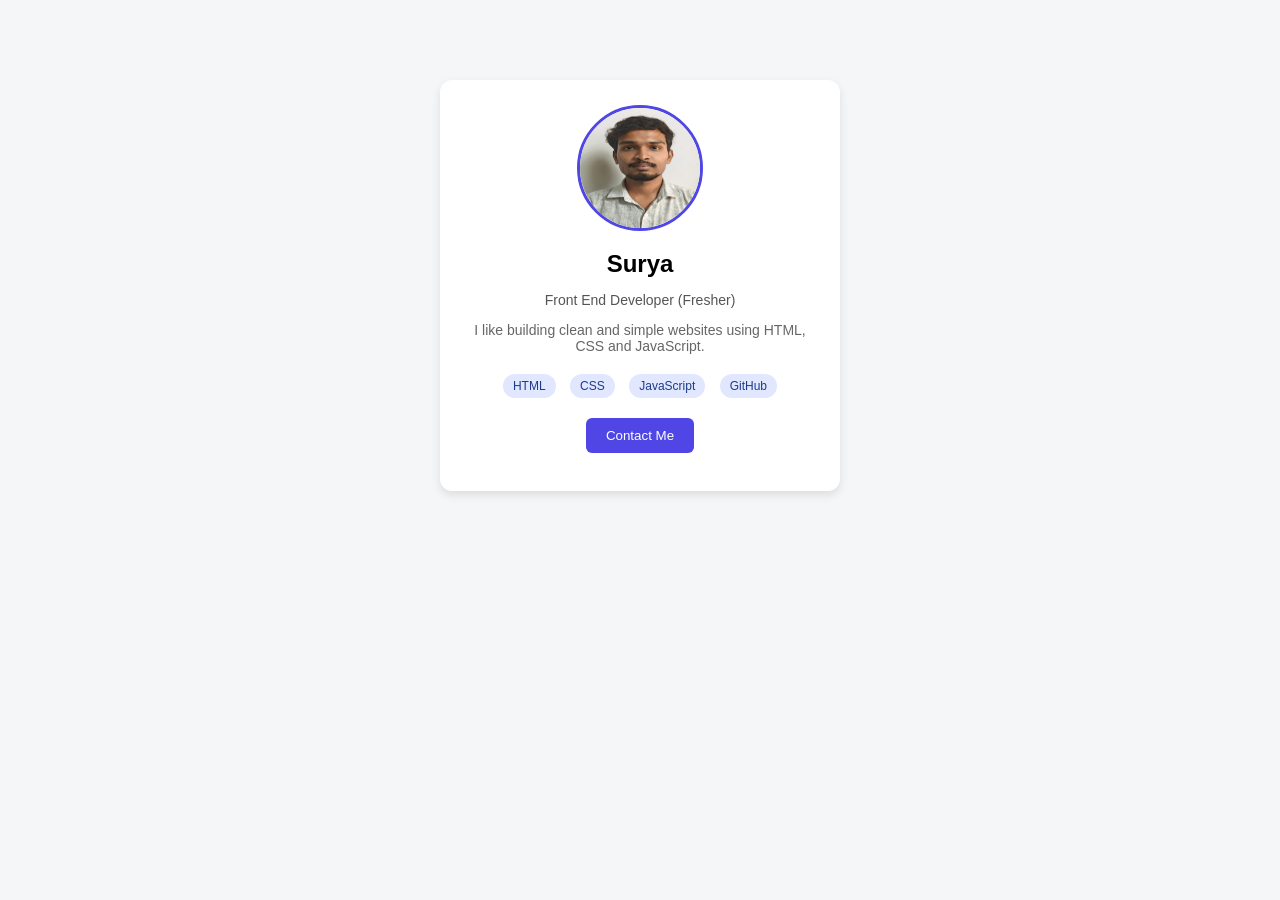
==== index.html @ baf15a1e "ss" ====
<!DOCTYPE html>
<html lang="en">
<head>
  <meta charset="UTF-8">
  <title>My Profile</title>
  <link rel="stylesheet" href="style.css">
</head>
<body>

  <div class="profile-card">
    <img src="surya photo.jpg" alt="Profile Image">

    <h2>Surya</h2>
    <p class="role">Front End Developer (Fresher)</p>

    <p class="about">
      I like building clean and simple websites using HTML, CSS and JavaScript.
    </p>

    <div class="skills">
      <span>HTML</span>
      <span>CSS</span>
      <span>JavaScript</span>
      <span>GitHub</span>
    </div>

    <button id="contactBtn">Contact Me</button>
    <p id="msg"></p>
  </div>

  <script src="script.js"></script>
</body>
</html>
---- style.css ----
body {
  font-family: Arial, sans-serif;
  background-color: #f4f6f8;
  margin: 0;
  padding: 0;
}

.profile-card {
  width: 350px;
  background: #ffffff;
  margin: 80px auto;
  padding: 25px;
  text-align: center;
  border-radius: 12px;
  box-shadow: 0 4px 10px rgba(0, 0, 0, 0.1);
}

.profile-card img {
  width: 120px;
  height: 120px;
  border-radius: 50%;
  border: 3px solid #4f46e5;
}

h2 {
  margin: 15px 0 5px;
}

.role {
  color: #555;
  font-size: 14px;
}

.about {
  font-size: 14px;
  color: #666;
  margin: 10px 0;
}

.skills {
  margin: 15px 0;
}

.skills span {
  background: #e0e7ff;
  color: #1e3a8a;
  padding: 5px 10px;
  margin: 5px;
  border-radius: 20px;
  font-size: 12px;
  display: inline-block;
}

button {
  padding: 10px 20px;
  background-color: #4f46e5;
  color: #fff;
  border: none;
  border-radius: 6px;
  cursor: pointer;
}

button:hover {
  background-color: #4338ca;
}

#msg {
  margin-top: 10px;
  color: green;
  font-size: 13px;
}
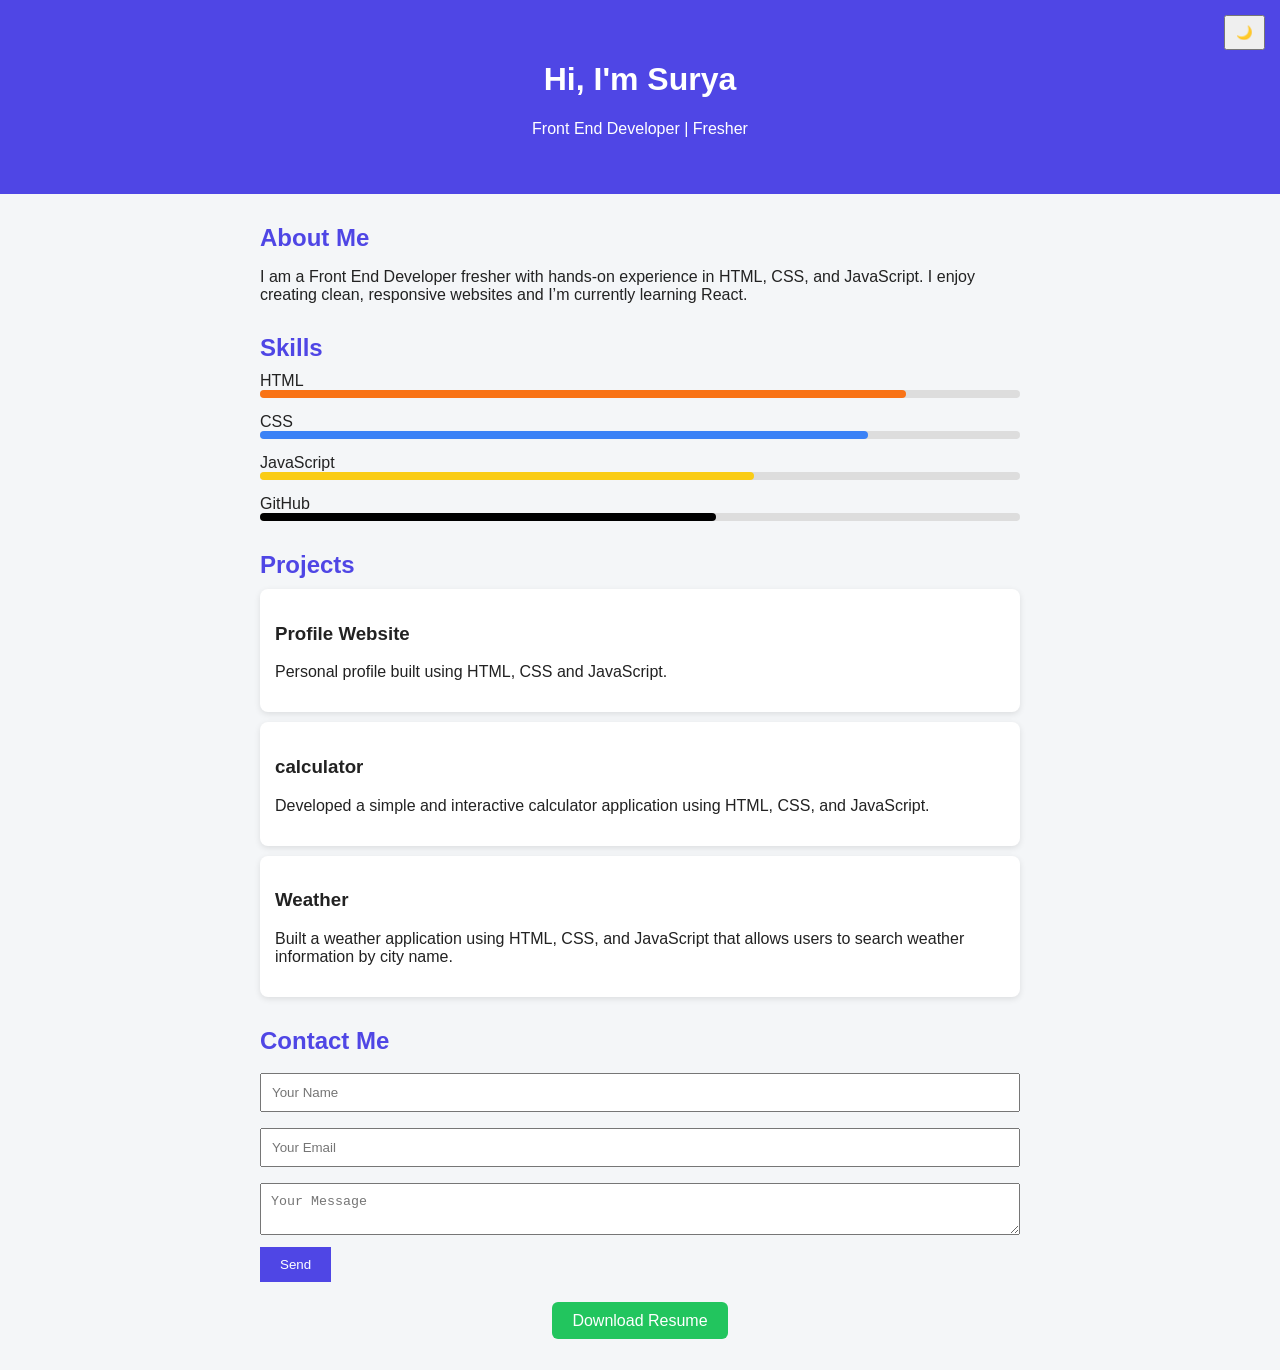
==== commit 28ec85f1: "ss" ====
--- a/index.html
+++ b/index.html
@@ -2,31 +2,86 @@
 <html lang="en">
 <head>
   <meta charset="UTF-8">
-  <title>My Profile</title>
+  <title>Surya | Profile</title>
   <link rel="stylesheet" href="style.css">
 </head>
 <body>
 
-  <div class="profile-card">
-    <img src="surya photo.jpg" alt="Profile Image">
+  <button id="themeToggle">🌙</button>
 
-    <h2>Surya</h2>
-    <p class="role">Front End Developer (Fresher)</p>
+  <header>
+    <h1 id="typing"></h1>
+    <p>Front End Developer | Fresher</p>
+  </header>
+  <section>
+    <h2>About Me</h2>
+    <p>
+      I am a Front End Developer fresher with hands-on experience in HTML, CSS,
+      and JavaScript. I enjoy creating clean, responsive websites and I’m
+      currently learning React.
+    </p>
+  </section>
 
-    <p class="about">
-      I like building clean and simple websites using HTML, CSS and JavaScript.
-    </p>
+  <section>
+    <h2>Skills</h2>
 
-    <div class="skills">
+    <div class="skill">
       <span>HTML</span>
-      <span>CSS</span>
-      <span>JavaScript</span>
-      <span>GitHub</span>
+      <div class="bar"><div class="fill html"></div></div>
     </div>
 
-    <button id="contactBtn">Contact Me</button>
-    <p id="msg"></p>
-  </div>
+    <div class="skill">
+      <span>CSS</span>
+      <div class="bar"><div class="fill css"></div></div>
+    </div>
+
+    <div class="skill">
+      <span>JavaScript</span>
+      <div class="bar"><div class="fill js"></div></div>
+    </div>
+
+    <div class="skill">
+      <span>GitHub</span>
+      <div class="bar"><div class="fill git"></div></div>
+    </div>
+  </section>
+
+  
+  <section>
+    <h2>Projects</h2>
+
+    <div class="project">
+      <h3>Profile Website</h3>
+      <p>Personal profile built using HTML, CSS and JavaScript.</p>
+    </div>
+
+    <div class="project">
+      <h3>calculator</h3>
+      <p>Developed a simple and interactive calculator application using HTML, CSS, and JavaScript.</p>
+    </div>
+
+    <div class="project">
+      <h3>Weather</h3>
+      <p>Built a weather application using HTML, CSS, and JavaScript that allows users to search weather information by city name.</p>
+    </div>
+  </section>
+
+  
+  <section>
+    <h2>Contact Me</h2>
+
+    <form id="contactForm">
+      <input type="text" id="name" placeholder="Your Name">
+      <input type="email" id="email" placeholder="Your Email">
+      <textarea id="message" placeholder="Your Message"></textarea>
+      <button type="submit">Send</button>
+      <p id="formMsg"></p>
+    </form>
+  </section>
+
+  <section class="resume">
+    <a href="M SuryaPrakash  Resume.pdf" download>Download Resume</a>
+  </section>
 
   <script src="script.js"></script>
 </body>
--- a/style.css
+++ b/style.css
@@ -1,71 +1,109 @@
-body {
-  font-family: Arial, sans-serif;
-  background-color: #f4f6f8;
-  margin: 0;
-  padding: 0;
+* {
+  box-sizing: border-box;
 }
 
-.profile-card {
-  width: 350px;
-  background: #ffffff;
-  margin: 80px auto;
-  padding: 25px;
-  text-align: center;
-  border-radius: 12px;
-  box-shadow: 0 4px 10px rgba(0, 0, 0, 0.1);
+body {
+  margin: 0;
+  font-family: Arial, sans-serif;
+  background: #f4f6f8;
+  color: #222;
 }
 
-.profile-card img {
-  width: 120px;
-  height: 120px;
-  border-radius: 50%;
-  border: 3px solid #4f46e5;
+header {
+  background: #4f46e5;
+  color: white;
+  text-align: center;
+  padding: 40px 20px;
+}
+
+section {
+  max-width: 800px;
+  margin: 30px auto;
+  padding: 0 20px;
 }
 
 h2 {
-  margin: 15px 0 5px;
+  margin-bottom: 10px;
+  color: #4f46e5;
 }
 
-.role {
-  color: #555;
+.skill {
+  margin-bottom: 15px;
+}
+
+.bar {
+  background: #ddd;
+  height: 8px;
+  border-radius: 5px;
+}
+
+.fill {
+  height: 8px;
+  border-radius: 5px;
+}
+
+.html { width: 85%; background: #f97316; }
+.css { width: 80%; background: #3b82f6; }
+.js { width: 65%; background: #facc15; }
+.git { width: 60%; background: #000; }
+
+.project {
+  background: white;
+  padding: 15px;
+  margin: 10px 0;
+  border-radius: 8px;
+  box-shadow: 0 2px 6px rgba(0,0,0,0.1);
+}
+
+form input, form textarea {
+  width: 100%;
+  padding: 10px;
+  margin: 8px 0;
+}
+
+form button {
+  padding: 10px 20px;
+  background: #4f46e5;
+  color: white;
+  border: none;
+  cursor: pointer;
+}
+
+#formMsg {
+  margin-top: 10px;
   font-size: 14px;
 }
 
-.about {
-  font-size: 14px;
-  color: #666;
-  margin: 10px 0;
+.resume {
+  text-align: center;
+  margin-bottom: 40px;
 }
 
-.skills {
-  margin: 15px 0;
+.resume a {
+  text-decoration: none;
+  background: #22c55e;
+  color: white;
+  padding: 10px 20px;
+  border-radius: 6px;
 }
 
-.skills span {
-  background: #e0e7ff;
-  color: #1e3a8a;
-  padding: 5px 10px;
-  margin: 5px;
-  border-radius: 20px;
-  font-size: 12px;
-  display: inline-block;
-}
-
-button {
-  padding: 10px 20px;
-  background-color: #4f46e5;
-  color: #fff;
-  border: none;
-  border-radius: 6px;
+#themeToggle {
+  position: fixed;
+  top: 15px;
+  right: 15px;
+  padding: 8px 10px;
   cursor: pointer;
 }
 
-button:hover {
-  background-color: #4338ca;
+.dark {
+  background: #111;
+  color: #eee;
 }
 
-#msg {
-  margin-top: 10px;
-  color: green;
-  font-size: 13px;
+.dark section h2 {
+  color: #a5b4fc;
 }
+
+.dark header {
+  background: #1e1b4b;
+}
